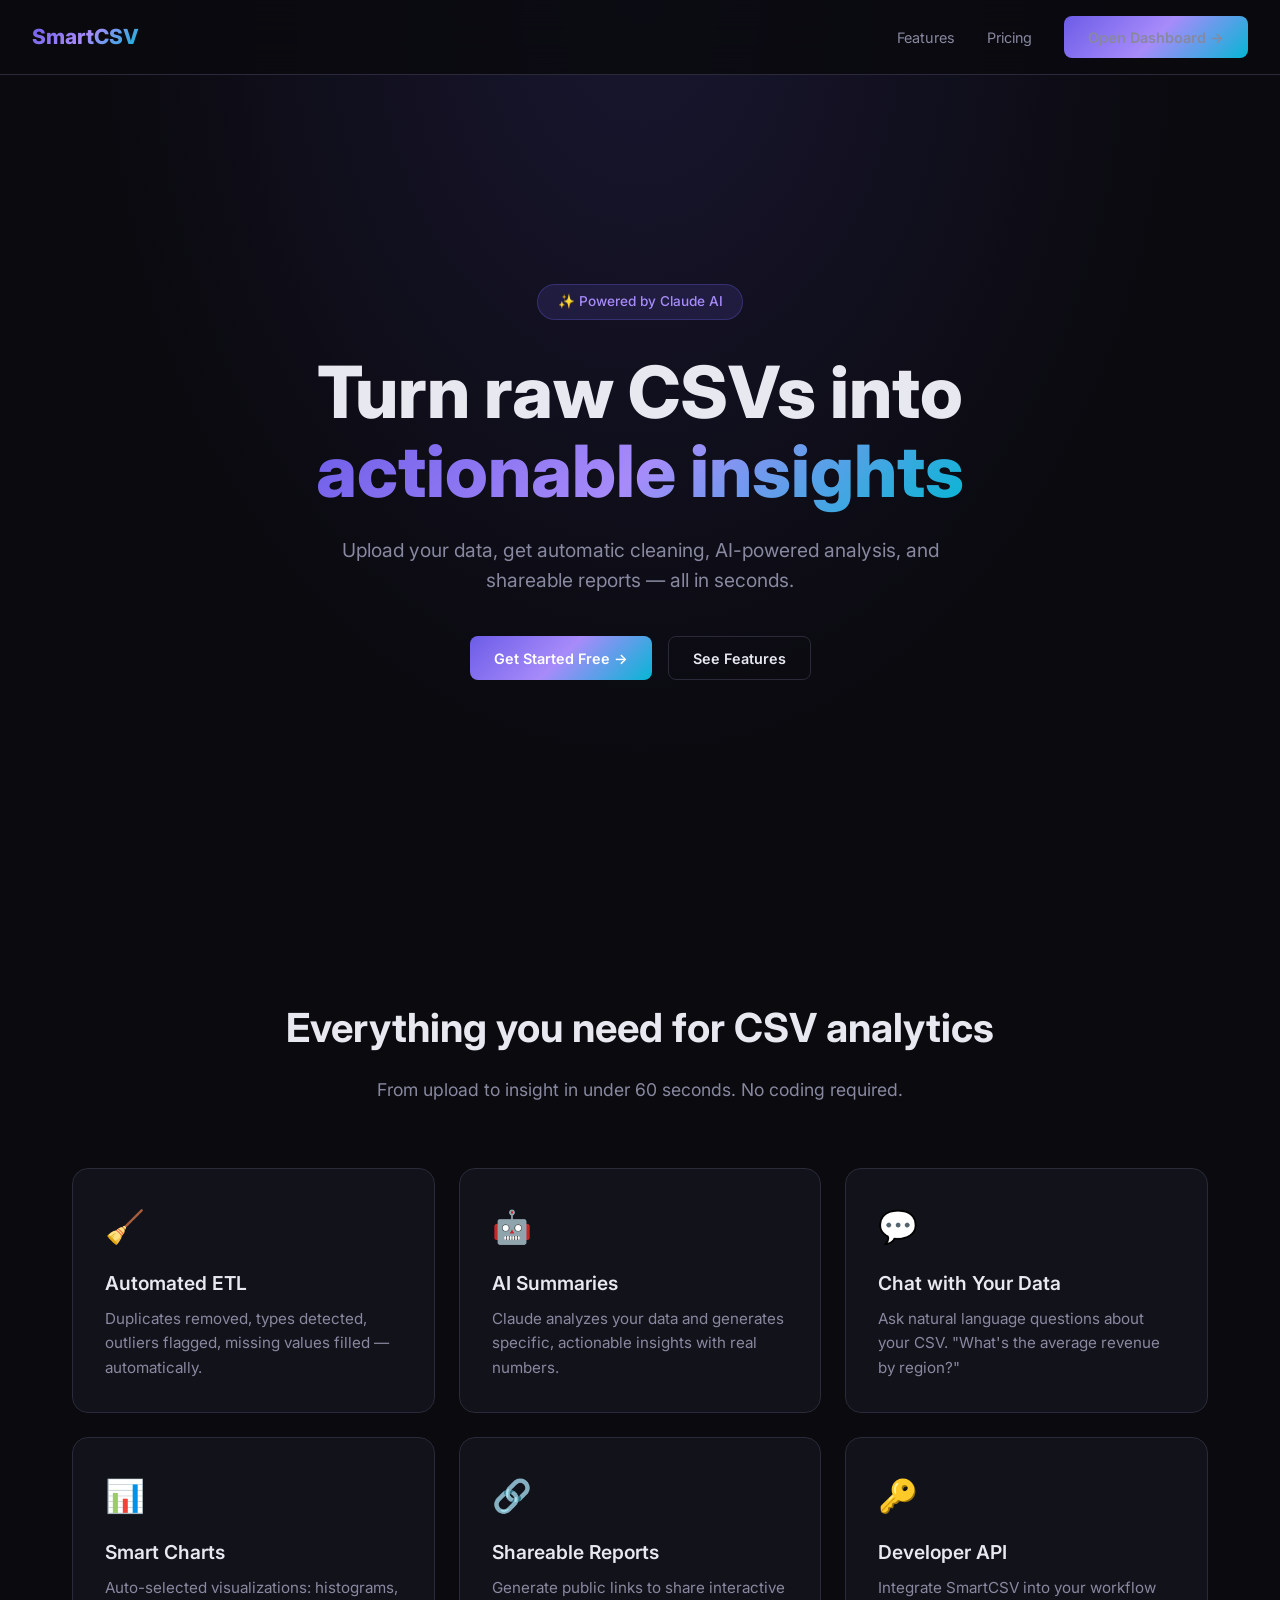
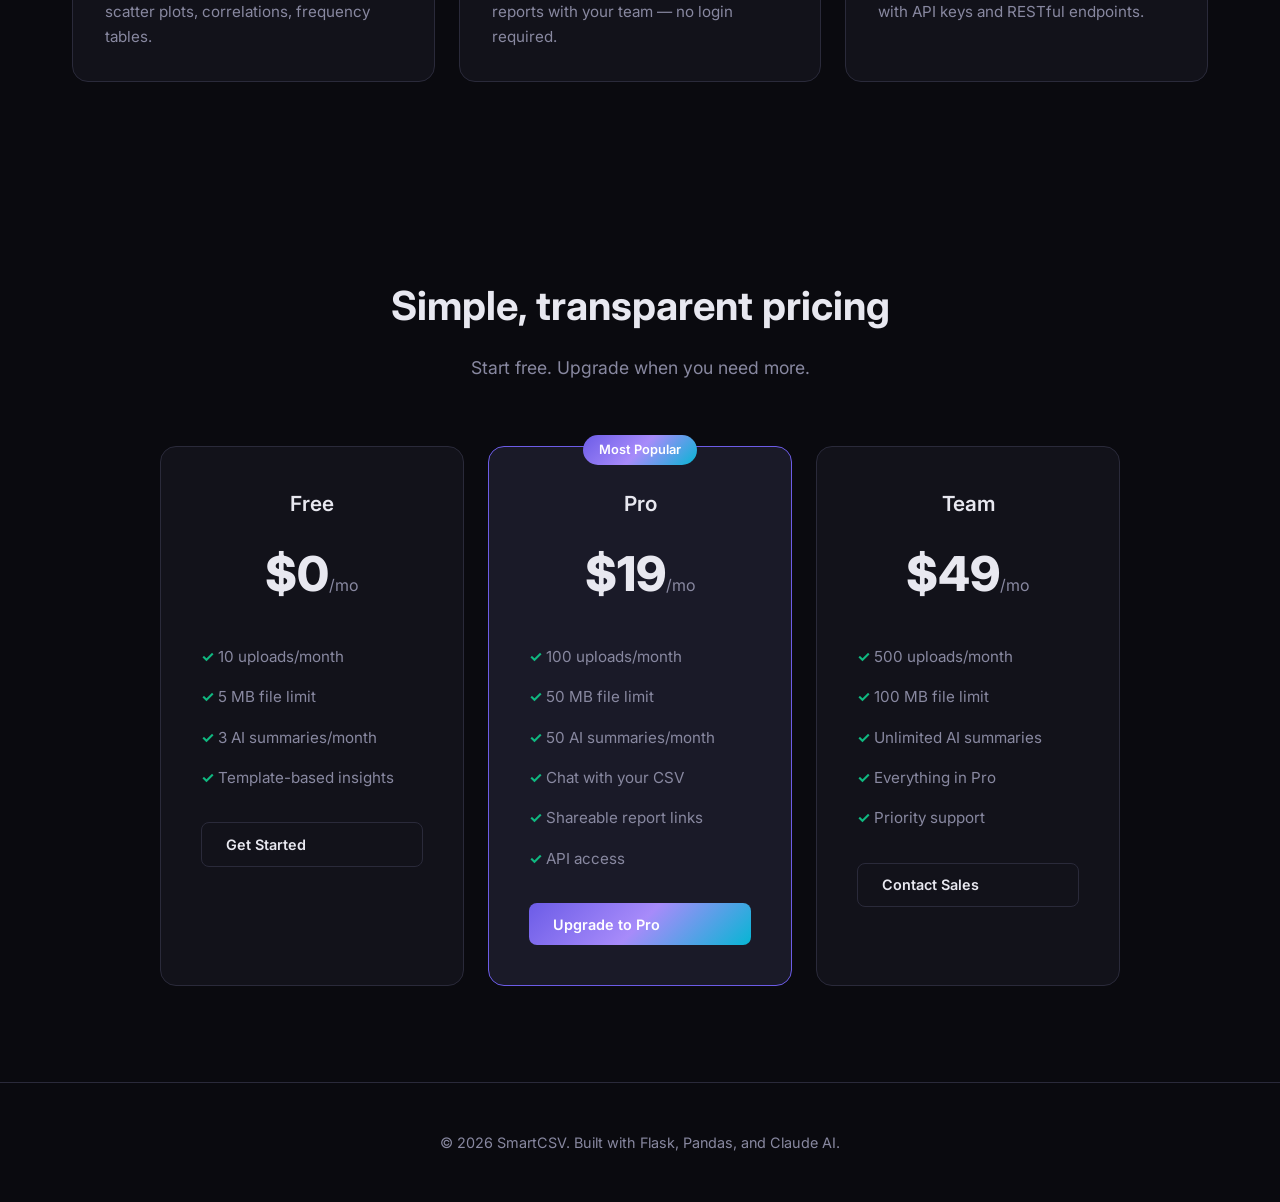
==== templates/landing.html @ da3f26d2 "feat: finalize AI SaaS transformation with Stripe, Sentry, Auth, AI capabilities, and CI/CD" ====
<!DOCTYPE html>
<html lang="en">
<head>
    <meta charset="UTF-8">
    <meta name="viewport" content="width=device-width, initial-scale=1.0">
    <title>SmartCSV — AI-Powered CSV Analytics Platform</title>
    <meta name="description" content="Upload CSV files, get automated ETL cleaning, AI-powered insights, and share interactive reports. Built for data teams.">
    <link rel="preconnect" href="https://fonts.googleapis.com">
    <link href="https://fonts.googleapis.com/css2?family=Inter:wght@300;400;500;600;700;800&display=swap" rel="stylesheet">
    <style>
        *, *::before, *::after { box-sizing: border-box; margin: 0; padding: 0; }
        :root {
            --bg: #0a0a0f;
            --surface: #12121a;
            --surface-2: #1a1a28;
            --border: #2a2a3a;
            --text: #e8e8f0;
            --text-dim: #8888a0;
            --accent: #6c5ce7;
            --accent-glow: #a78bfa;
            --green: #10b981;
            --gradient: linear-gradient(135deg, #6c5ce7 0%, #a78bfa 50%, #06b6d4 100%);
        }
        html { scroll-behavior: smooth; }
        body {
            font-family: 'Inter', -apple-system, sans-serif;
            background: var(--bg);
            color: var(--text);
            line-height: 1.6;
            overflow-x: hidden;
        }

        /* ── Navbar ─── */
        nav {
            position: fixed; top: 0; left: 0; right: 0; z-index: 100;
            display: flex; align-items: center; justify-content: space-between;
            padding: 1rem 2rem;
            background: rgba(10, 10, 15, 0.85);
            backdrop-filter: blur(20px);
            border-bottom: 1px solid var(--border);
        }
        .logo { font-size: 1.3rem; font-weight: 800; background: var(--gradient); -webkit-background-clip: text; -webkit-text-fill-color: transparent; }
        .nav-links { display: flex; gap: 2rem; align-items: center; }
        .nav-links a { color: var(--text-dim); text-decoration: none; font-size: 0.9rem; transition: color 0.2s; }
        .nav-links a:hover { color: var(--text); }
        .btn {
            display: inline-flex; align-items: center; gap: 0.5rem;
            padding: 0.6rem 1.5rem; border-radius: 8px; font-weight: 600; font-size: 0.9rem;
            text-decoration: none; transition: all 0.3s; cursor: pointer; border: none;
        }
        .btn-primary { background: var(--gradient); color: #fff; }
        .btn-primary:hover { transform: translateY(-2px); box-shadow: 0 8px 25px rgba(108, 92, 231, 0.4); }
        .btn-outline { border: 1px solid var(--border); color: var(--text); background: transparent; }
        .btn-outline:hover { border-color: var(--accent); color: var(--accent); }

        /* ── Hero ─── */
        .hero {
            min-height: 100vh; display: flex; flex-direction: column; align-items: center; justify-content: center;
            text-align: center; padding: 8rem 2rem 4rem;
            background: radial-gradient(ellipse at 50% 0%, rgba(108, 92, 231, 0.15) 0%, transparent 60%);
        }
        .badge {
            display: inline-block; padding: 0.4rem 1.2rem; border-radius: 999px;
            background: rgba(108, 92, 231, 0.15); border: 1px solid rgba(108, 92, 231, 0.3);
            color: var(--accent-glow); font-size: 0.85rem; font-weight: 500; margin-bottom: 2rem;
        }
        .hero h1 { font-size: clamp(2.5rem, 6vw, 4.5rem); font-weight: 800; line-height: 1.1; margin-bottom: 1.5rem; max-width: 800px; }
        .hero h1 span { background: var(--gradient); -webkit-background-clip: text; -webkit-text-fill-color: transparent; }
        .hero p { font-size: 1.2rem; color: var(--text-dim); max-width: 600px; margin-bottom: 2.5rem; }
        .hero-cta { display: flex; gap: 1rem; flex-wrap: wrap; justify-content: center; }

        /* ── Features ─── */
        .section { padding: 6rem 2rem; max-width: 1200px; margin: 0 auto; }
        .section-header { text-align: center; margin-bottom: 4rem; }
        .section-header h2 { font-size: 2.5rem; font-weight: 700; margin-bottom: 1rem; }
        .section-header p { color: var(--text-dim); font-size: 1.1rem; max-width: 600px; margin: 0 auto; }
        .features-grid { display: grid; grid-template-columns: repeat(auto-fit, minmax(320px, 1fr)); gap: 1.5rem; }
        .feature-card {
            background: var(--surface); border: 1px solid var(--border); border-radius: 16px;
            padding: 2rem; transition: all 0.3s;
        }
        .feature-card:hover { border-color: var(--accent); transform: translateY(-4px); box-shadow: 0 12px 40px rgba(108, 92, 231, 0.1); }
        .feature-icon { font-size: 2rem; margin-bottom: 1rem; }
        .feature-card h3 { font-size: 1.2rem; font-weight: 600; margin-bottom: 0.5rem; }
        .feature-card p { color: var(--text-dim); font-size: 0.95rem; }

        /* ── Pricing ─── */
        .pricing-grid { display: grid; grid-template-columns: repeat(auto-fit, minmax(280px, 1fr)); gap: 1.5rem; max-width: 960px; margin: 0 auto; }
        .price-card {
            background: var(--surface); border: 1px solid var(--border); border-radius: 16px;
            padding: 2.5rem; text-align: center; position: relative;
        }
        .price-card.featured { border-color: var(--accent); background: var(--surface-2); }
        .price-card.featured::before {
            content: 'Most Popular'; position: absolute; top: -12px; left: 50%; transform: translateX(-50%);
            background: var(--gradient); color: #fff; padding: 0.3rem 1rem; border-radius: 999px; font-size: 0.8rem; font-weight: 600;
        }
        .price-card h3 { font-size: 1.3rem; font-weight: 600; margin-bottom: 0.5rem; }
        .price { font-size: 3rem; font-weight: 800; margin: 1rem 0; }
        .price span { font-size: 1rem; color: var(--text-dim); font-weight: 400; }
        .price-features { list-style: none; margin: 1.5rem 0; text-align: left; }
        .price-features li { padding: 0.5rem 0; color: var(--text-dim); font-size: 0.95rem; }
        .price-features li::before { content: '✓ '; color: var(--green); font-weight: 700; }

        /* ── Footer ─── */
        footer {
            padding: 3rem 2rem; text-align: center; border-top: 1px solid var(--border);
            color: var(--text-dim); font-size: 0.9rem;
        }

        @media (max-width: 768px) {
            .nav-links { display: none; }
            .hero h1 { font-size: 2.2rem; }
            .pricing-grid { grid-template-columns: 1fr; }
        }
    </style>
</head>
<body>
    <nav>
        <div class="logo">SmartCSV</div>
        <div class="nav-links">
            <a href="#features">Features</a>
            <a href="#pricing">Pricing</a>
            <a href="/" class="btn btn-primary">Open Dashboard →</a>
        </div>
    </nav>

    <section class="hero">
        <div class="badge">✨ Powered by Claude AI</div>
        <h1>Turn raw CSVs into <span>actionable insights</span></h1>
        <p>Upload your data, get automatic cleaning, AI-powered analysis, and shareable reports — all in seconds.</p>
        <div class="hero-cta">
            <a href="/" class="btn btn-primary">Get Started Free →</a>
            <a href="#features" class="btn btn-outline">See Features</a>
        </div>
    </section>

    <section class="section" id="features">
        <div class="section-header">
            <h2>Everything you need for CSV analytics</h2>
            <p>From upload to insight in under 60 seconds. No coding required.</p>
        </div>
        <div class="features-grid">
            <div class="feature-card">
                <div class="feature-icon">🧹</div>
                <h3>Automated ETL</h3>
                <p>Duplicates removed, types detected, outliers flagged, missing values filled — automatically.</p>
            </div>
            <div class="feature-card">
                <div class="feature-icon">🤖</div>
                <h3>AI Summaries</h3>
                <p>Claude analyzes your data and generates specific, actionable insights with real numbers.</p>
            </div>
            <div class="feature-card">
                <div class="feature-icon">💬</div>
                <h3>Chat with Your Data</h3>
                <p>Ask natural language questions about your CSV. "What's the average revenue by region?"</p>
            </div>
            <div class="feature-card">
                <div class="feature-icon">📊</div>
                <h3>Smart Charts</h3>
                <p>Auto-selected visualizations: histograms, scatter plots, correlations, frequency tables.</p>
            </div>
            <div class="feature-card">
                <div class="feature-icon">🔗</div>
                <h3>Shareable Reports</h3>
                <p>Generate public links to share interactive reports with your team — no login required.</p>
            </div>
            <div class="feature-card">
                <div class="feature-icon">🔑</div>
                <h3>Developer API</h3>
                <p>Integrate SmartCSV into your workflow with API keys and RESTful endpoints.</p>
            </div>
        </div>
    </section>

    <section class="section" id="pricing">
        <div class="section-header">
            <h2>Simple, transparent pricing</h2>
            <p>Start free. Upgrade when you need more.</p>
        </div>
        <div class="pricing-grid">
            <div class="price-card">
                <h3>Free</h3>
                <div class="price">$0<span>/mo</span></div>
                <ul class="price-features">
                    <li>10 uploads/month</li>
                    <li>5 MB file limit</li>
                    <li>3 AI summaries/month</li>
                    <li>Template-based insights</li>
                </ul>
                <a href="/" class="btn btn-outline" style="width:100%;">Get Started</a>
            </div>
            <div class="price-card featured">
                <h3>Pro</h3>
                <div class="price">$19<span>/mo</span></div>
                <ul class="price-features">
                    <li>100 uploads/month</li>
                    <li>50 MB file limit</li>
                    <li>50 AI summaries/month</li>
                    <li>Chat with your CSV</li>
                    <li>Shareable report links</li>
                    <li>API access</li>
                </ul>
                <a href="/billing/checkout" class="btn btn-primary" style="width:100%;">Upgrade to Pro</a>
            </div>
            <div class="price-card">
                <h3>Team</h3>
                <div class="price">$49<span>/mo</span></div>
                <ul class="price-features">
                    <li>500 uploads/month</li>
                    <li>100 MB file limit</li>
                    <li>Unlimited AI summaries</li>
                    <li>Everything in Pro</li>
                    <li>Priority support</li>
                </ul>
                <a href="/billing/checkout" class="btn btn-outline" style="width:100%;">Contact Sales</a>
            </div>
        </div>
    </section>

    <footer>
        <p>© 2026 SmartCSV. Built with Flask, Pandas, and Claude AI.</p>
    </footer>
</body>
</html>
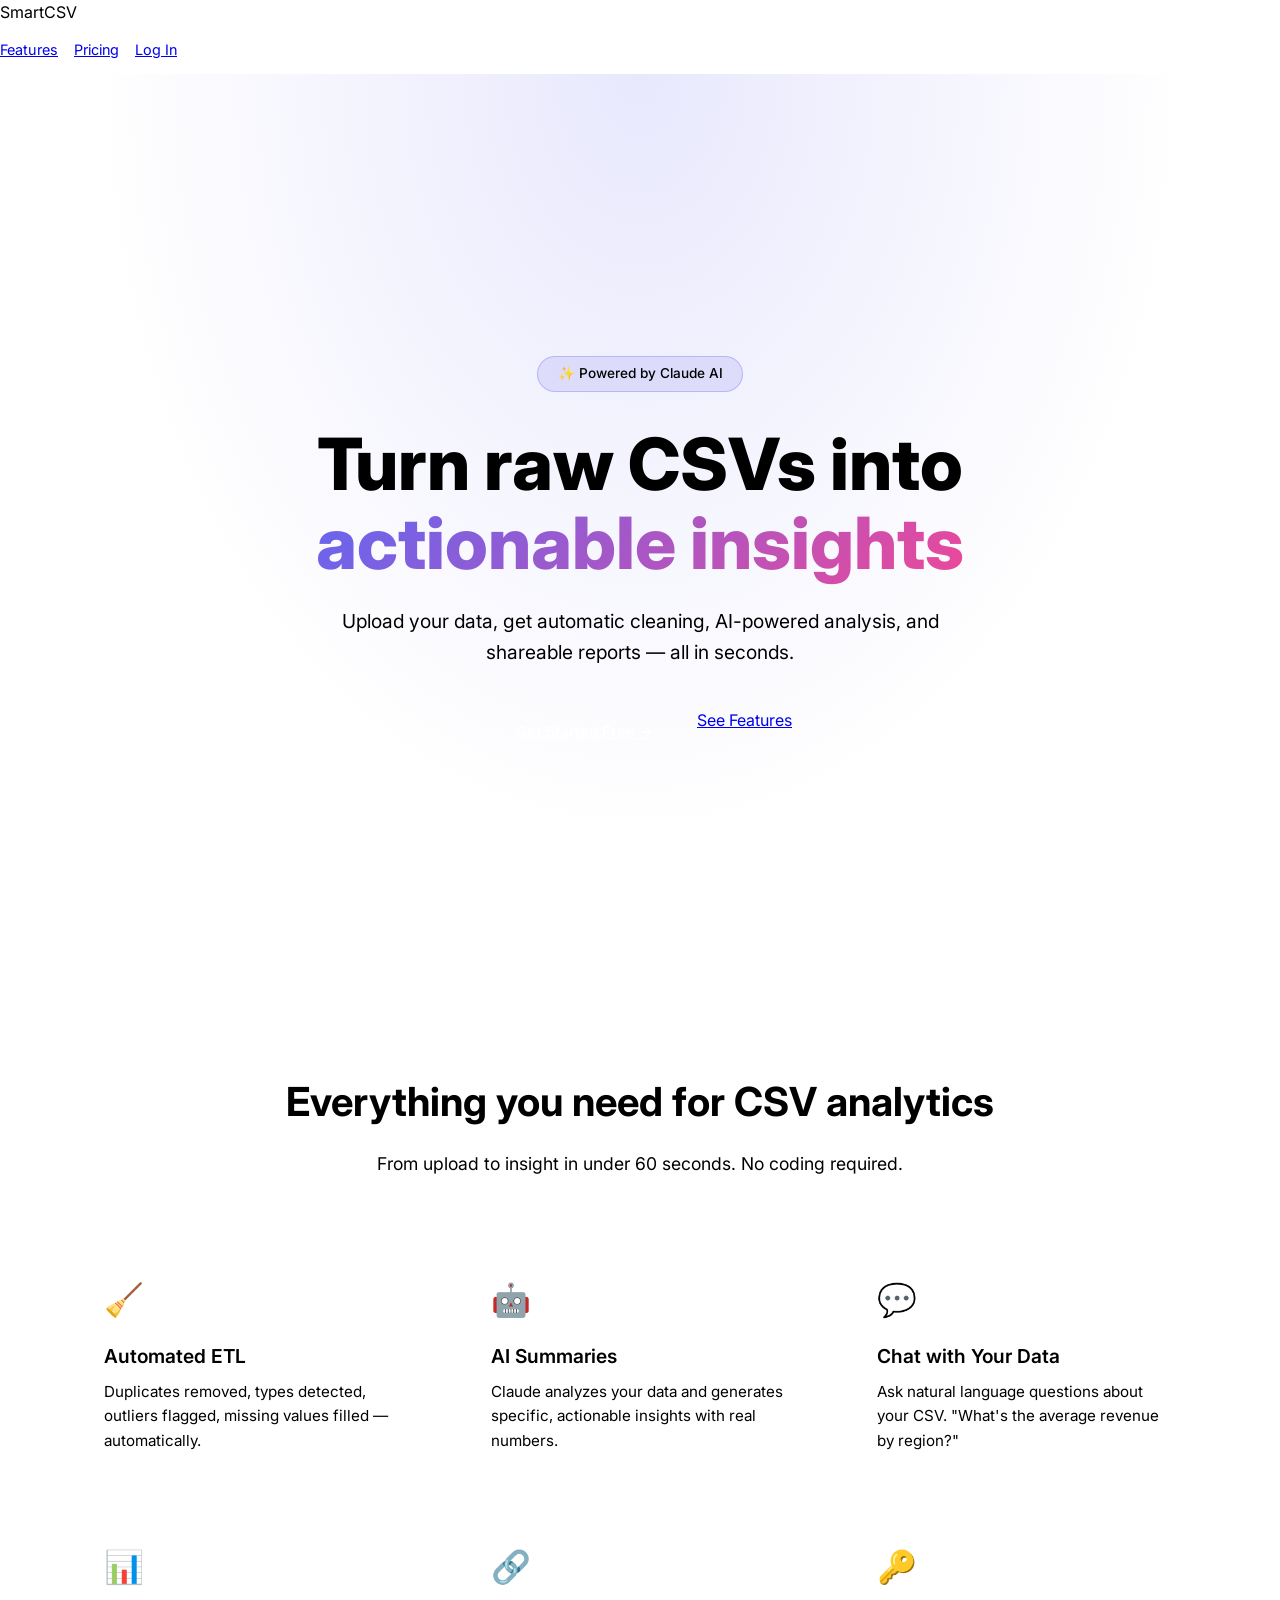
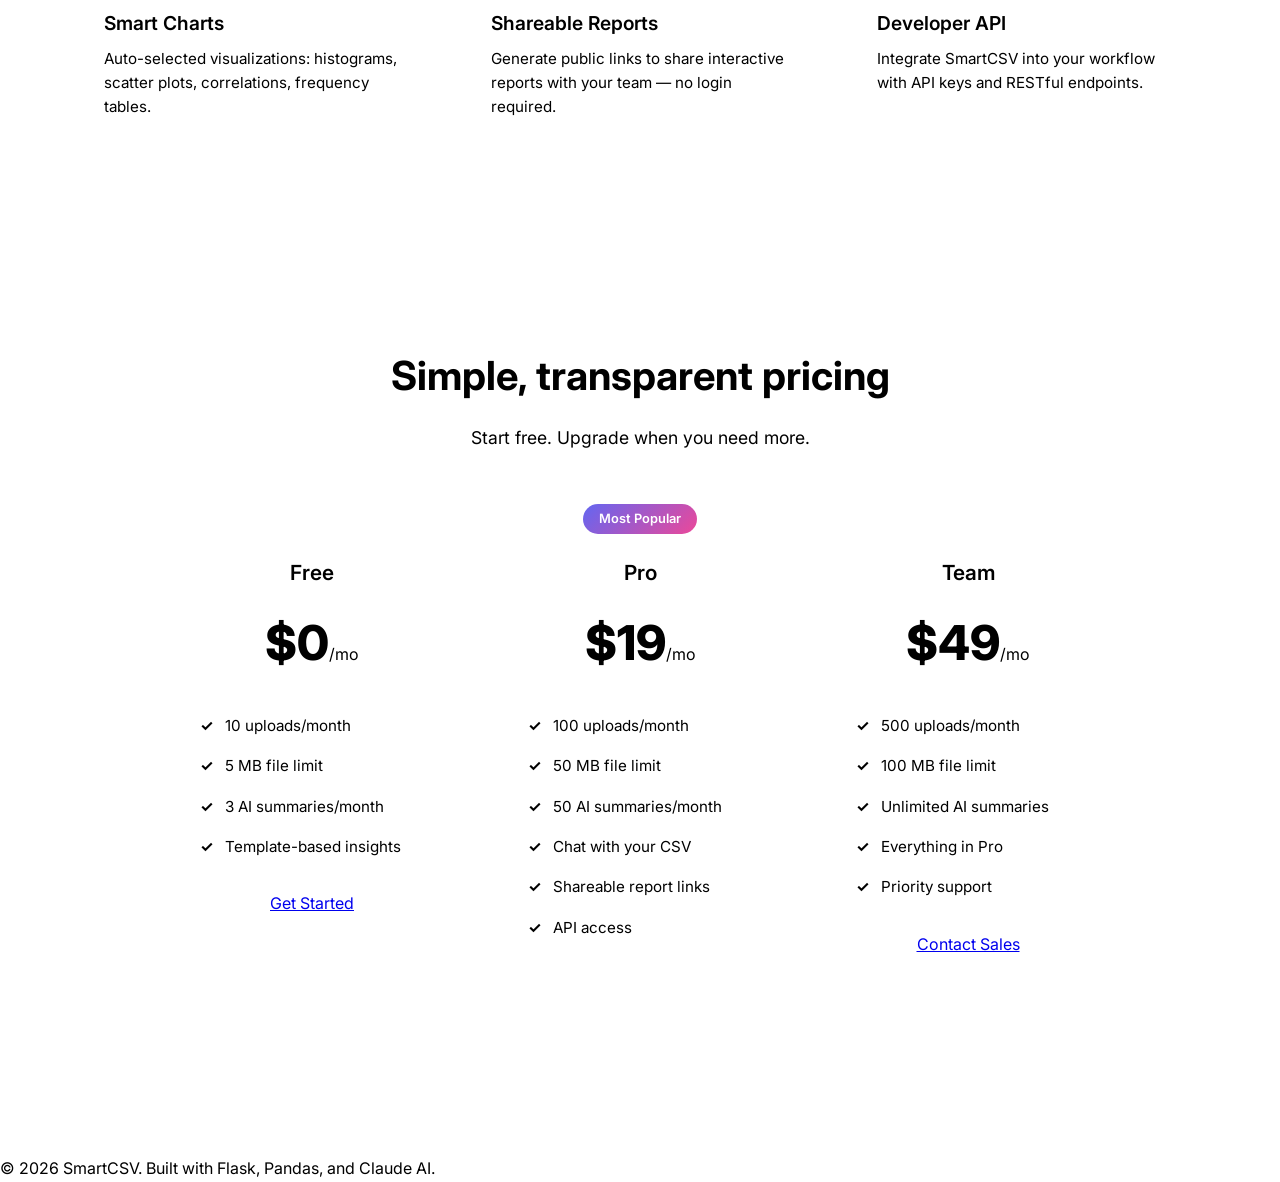
==== commit d3b2cdda: "Complete SmartCSV production hardening, UI/UX overhaul, and authentication implementation" ====
--- a/templates/landing.html
+++ b/templates/landing.html
@@ -7,113 +7,8 @@
     <meta name="description" content="Upload CSV files, get automated ETL cleaning, AI-powered insights, and share interactive reports. Built for data teams.">
     <link rel="preconnect" href="https://fonts.googleapis.com">
     <link href="https://fonts.googleapis.com/css2?family=Inter:wght@300;400;500;600;700;800&display=swap" rel="stylesheet">
-    <style>
-        *, *::before, *::after { box-sizing: border-box; margin: 0; padding: 0; }
-        :root {
-            --bg: #0a0a0f;
-            --surface: #12121a;
-            --surface-2: #1a1a28;
-            --border: #2a2a3a;
-            --text: #e8e8f0;
-            --text-dim: #8888a0;
-            --accent: #6c5ce7;
-            --accent-glow: #a78bfa;
-            --green: #10b981;
-            --gradient: linear-gradient(135deg, #6c5ce7 0%, #a78bfa 50%, #06b6d4 100%);
-        }
-        html { scroll-behavior: smooth; }
-        body {
-            font-family: 'Inter', -apple-system, sans-serif;
-            background: var(--bg);
-            color: var(--text);
-            line-height: 1.6;
-            overflow-x: hidden;
-        }
-
-        /* ── Navbar ─── */
-        nav {
-            position: fixed; top: 0; left: 0; right: 0; z-index: 100;
-            display: flex; align-items: center; justify-content: space-between;
-            padding: 1rem 2rem;
-            background: rgba(10, 10, 15, 0.85);
-            backdrop-filter: blur(20px);
-            border-bottom: 1px solid var(--border);
-        }
-        .logo { font-size: 1.3rem; font-weight: 800; background: var(--gradient); -webkit-background-clip: text; -webkit-text-fill-color: transparent; }
-        .nav-links { display: flex; gap: 2rem; align-items: center; }
-        .nav-links a { color: var(--text-dim); text-decoration: none; font-size: 0.9rem; transition: color 0.2s; }
-        .nav-links a:hover { color: var(--text); }
-        .btn {
-            display: inline-flex; align-items: center; gap: 0.5rem;
-            padding: 0.6rem 1.5rem; border-radius: 8px; font-weight: 600; font-size: 0.9rem;
-            text-decoration: none; transition: all 0.3s; cursor: pointer; border: none;
-        }
-        .btn-primary { background: var(--gradient); color: #fff; }
-        .btn-primary:hover { transform: translateY(-2px); box-shadow: 0 8px 25px rgba(108, 92, 231, 0.4); }
-        .btn-outline { border: 1px solid var(--border); color: var(--text); background: transparent; }
-        .btn-outline:hover { border-color: var(--accent); color: var(--accent); }
-
-        /* ── Hero ─── */
-        .hero {
-            min-height: 100vh; display: flex; flex-direction: column; align-items: center; justify-content: center;
-            text-align: center; padding: 8rem 2rem 4rem;
-            background: radial-gradient(ellipse at 50% 0%, rgba(108, 92, 231, 0.15) 0%, transparent 60%);
-        }
-        .badge {
-            display: inline-block; padding: 0.4rem 1.2rem; border-radius: 999px;
-            background: rgba(108, 92, 231, 0.15); border: 1px solid rgba(108, 92, 231, 0.3);
-            color: var(--accent-glow); font-size: 0.85rem; font-weight: 500; margin-bottom: 2rem;
-        }
-        .hero h1 { font-size: clamp(2.5rem, 6vw, 4.5rem); font-weight: 800; line-height: 1.1; margin-bottom: 1.5rem; max-width: 800px; }
-        .hero h1 span { background: var(--gradient); -webkit-background-clip: text; -webkit-text-fill-color: transparent; }
-        .hero p { font-size: 1.2rem; color: var(--text-dim); max-width: 600px; margin-bottom: 2.5rem; }
-        .hero-cta { display: flex; gap: 1rem; flex-wrap: wrap; justify-content: center; }
-
-        /* ── Features ─── */
-        .section { padding: 6rem 2rem; max-width: 1200px; margin: 0 auto; }
-        .section-header { text-align: center; margin-bottom: 4rem; }
-        .section-header h2 { font-size: 2.5rem; font-weight: 700; margin-bottom: 1rem; }
-        .section-header p { color: var(--text-dim); font-size: 1.1rem; max-width: 600px; margin: 0 auto; }
-        .features-grid { display: grid; grid-template-columns: repeat(auto-fit, minmax(320px, 1fr)); gap: 1.5rem; }
-        .feature-card {
-            background: var(--surface); border: 1px solid var(--border); border-radius: 16px;
-            padding: 2rem; transition: all 0.3s;
-        }
-        .feature-card:hover { border-color: var(--accent); transform: translateY(-4px); box-shadow: 0 12px 40px rgba(108, 92, 231, 0.1); }
-        .feature-icon { font-size: 2rem; margin-bottom: 1rem; }
-        .feature-card h3 { font-size: 1.2rem; font-weight: 600; margin-bottom: 0.5rem; }
-        .feature-card p { color: var(--text-dim); font-size: 0.95rem; }
-
-        /* ── Pricing ─── */
-        .pricing-grid { display: grid; grid-template-columns: repeat(auto-fit, minmax(280px, 1fr)); gap: 1.5rem; max-width: 960px; margin: 0 auto; }
-        .price-card {
-            background: var(--surface); border: 1px solid var(--border); border-radius: 16px;
-            padding: 2.5rem; text-align: center; position: relative;
-        }
-        .price-card.featured { border-color: var(--accent); background: var(--surface-2); }
-        .price-card.featured::before {
-            content: 'Most Popular'; position: absolute; top: -12px; left: 50%; transform: translateX(-50%);
-            background: var(--gradient); color: #fff; padding: 0.3rem 1rem; border-radius: 999px; font-size: 0.8rem; font-weight: 600;
-        }
-        .price-card h3 { font-size: 1.3rem; font-weight: 600; margin-bottom: 0.5rem; }
-        .price { font-size: 3rem; font-weight: 800; margin: 1rem 0; }
-        .price span { font-size: 1rem; color: var(--text-dim); font-weight: 400; }
-        .price-features { list-style: none; margin: 1.5rem 0; text-align: left; }
-        .price-features li { padding: 0.5rem 0; color: var(--text-dim); font-size: 0.95rem; }
-        .price-features li::before { content: '✓ '; color: var(--green); font-weight: 700; }
-
-        /* ── Footer ─── */
-        footer {
-            padding: 3rem 2rem; text-align: center; border-top: 1px solid var(--border);
-            color: var(--text-dim); font-size: 0.9rem;
-        }
-
-        @media (max-width: 768px) {
-            .nav-links { display: none; }
-            .hero h1 { font-size: 2.2rem; }
-            .pricing-grid { grid-template-columns: 1fr; }
-        }
-    </style>
+    <link rel="stylesheet" href="/static/css/style.css">
+    <link rel="stylesheet" href="/static/css/landing.css">
 </head>
 <body>
     <nav>
@@ -121,7 +16,8 @@
         <div class="nav-links">
             <a href="#features">Features</a>
             <a href="#pricing">Pricing</a>
-            <a href="/" class="btn btn-primary">Open Dashboard →</a>
+            <a href="/login">Log In</a>
+            <a href="/register" class="btn btn-primary">Sign Up</a>
         </div>
     </nav>
 
@@ -130,7 +26,7 @@
         <h1>Turn raw CSVs into <span>actionable insights</span></h1>
         <p>Upload your data, get automatic cleaning, AI-powered analysis, and shareable reports — all in seconds.</p>
         <div class="hero-cta">
-            <a href="/" class="btn btn-primary">Get Started Free →</a>
+            <a href="/register" class="btn btn-primary">Get Started Free →</a>
             <a href="#features" class="btn btn-outline">See Features</a>
         </div>
     </section>
--- a/static/css/style.css
+++ b/static/css/style.css
@@ -0,0 +1,484 @@
+/* ═══════════════════════════════════════════════════════════════════
+   SmartCSV – Premium Responsive Design System
+   Dark/Light themes · Glassmorphism · Micro-animations · Mobile-first
+   ═══════════════════════════════════════════════════════════════════ */
+
+/* ── CSS Variables ──────────────────────────────────────────────── */
+:root {
+    --font: 'Inter', -apple-system, BlinkMacSystemFont, 'Segoe UI', sans-serif;
+    --transition: 0.3s cubic-bezier(0.4, 0, 0.2, 1);
+    --radius: 16px;
+    --radius-sm: 10px;
+    --radius-xs: 6px;
+    --shadow-sm: 0 1px 3px rgba(0,0,0,0.08);
+    --shadow-md: 0 4px 24px rgba(0,0,0,0.12);
+    --shadow-lg: 0 12px 48px rgba(0,0,0,0.18);
+    --max-w: 1200px;
+}
+
+/* ── Dark Theme (default) ──────────────────────────────────────── */
+[data-theme="dark"] {
+    --bg-primary: #0a0a1a;
+    --bg-secondary: #12122a;
+    --bg-card: rgba(20, 20, 50, 0.65);
+    --bg-card-hover: rgba(30, 30, 70, 0.8);
+    --bg-glass: rgba(255,255,255,0.04);
+    --border: rgba(255,255,255,0.08);
+    --border-hover: rgba(99,102,241,0.4);
+    --text-primary: #f0f0f8;
+    --text-secondary: #a0a0c0;
+    --text-muted: #6b6b8a;
+    --accent: #6366f1;
+    --accent-hover: #818cf8;
+    --accent-glow: rgba(99,102,241,0.25);
+    --pink: #ec4899;
+    --green: #22c55e;
+    --amber: #f59e0b;
+    --red: #ef4444;
+    --cyan: #06b6d4;
+    --upload-bg: rgba(99,102,241,0.06);
+    --upload-border: rgba(99,102,241,0.2);
+    --upload-border-active: rgba(99,102,241,0.6);
+    --scrollbar-thumb: rgba(99,102,241,0.3);
+    --table-stripe: rgba(255,255,255,0.02);
+    --code-bg: rgba(0,0,0,0.3);
+}
+
+/* ── Light Theme ───────────────────────────────────────────────── */
+[data-theme="light"] {
+    --bg-primary: #f5f5ff;
+    --bg-secondary: #ffffff;
+    --bg-card: rgba(255,255,255,0.85);
+    --bg-card-hover: rgba(255,255,255,0.95);
+    --bg-glass: rgba(255,255,255,0.5);
+    --border: rgba(0,0,0,0.08);
+    --border-hover: rgba(99,102,241,0.35);
+    --text-primary: #1a1a2e;
+    --text-secondary: #4a4a6a;
+    --text-muted: #8a8aa0;
+    --accent: #6366f1;
+    --accent-hover: #4f46e5;
+    --accent-glow: rgba(99,102,241,0.15);
+    --pink: #db2777;
+    --green: #16a34a;
+    --amber: #d97706;
+    --red: #dc2626;
+    --cyan: #0891b2;
+    --upload-bg: rgba(99,102,241,0.04);
+    --upload-border: rgba(99,102,241,0.2);
+    --upload-border-active: rgba(99,102,241,0.6);
+    --scrollbar-thumb: rgba(99,102,241,0.25);
+    --table-stripe: rgba(0,0,0,0.02);
+    --code-bg: rgba(0,0,0,0.05);
+}
+
+/* ── Reset & Base ──────────────────────────────────────────────── */
+*, *::before, *::after { box-sizing: border-box; margin: 0; padding: 0; }
+html { scroll-behavior: smooth; -webkit-font-smoothing: antialiased; }
+body {
+    font-family: var(--font);
+    background: var(--bg-primary);
+    color: var(--text-primary);
+    line-height: 1.6;
+    transition: background var(--transition), color var(--transition);
+    min-height: 100vh;
+}
+
+/* Custom scrollbar */
+::-webkit-scrollbar { width: 6px; }
+::-webkit-scrollbar-track { background: transparent; }
+::-webkit-scrollbar-thumb { background: var(--scrollbar-thumb); border-radius: 3px; }
+
+/* ── Utilities ─────────────────────────────────────────────────── */
+.hidden { display: none !important; }
+.accent { color: var(--accent); }
+.link { color: var(--accent); cursor: pointer; text-decoration: underline; text-underline-offset: 2px; }
+.link:hover { color: var(--accent-hover); }
+.icon { width: 18px; height: 18px; flex-shrink: 0; }
+
+/* ── Navbar ────────────────────────────────────────────────────── */
+.navbar {
+    position: sticky; top: 0; z-index: 100;
+    display: flex; align-items: center; justify-content: space-between;
+    padding: 14px 32px;
+    background: var(--bg-card);
+    backdrop-filter: blur(20px) saturate(1.5);
+    -webkit-backdrop-filter: blur(20px) saturate(1.5);
+    border-bottom: 1px solid var(--border);
+}
+.nav-brand { display: flex; align-items: center; gap: 10px; }
+.nav-logo { width: 34px; height: 34px; }
+.nav-title { font-size: 1.2rem; font-weight: 700; letter-spacing: -0.5px; }
+.nav-actions { display: flex; gap: 8px; align-items: center; }
+
+.btn-icon {
+    display: flex; align-items: center; justify-content: center;
+    width: 38px; height: 38px;
+    border: 1px solid var(--border); border-radius: var(--radius-xs);
+    background: transparent; color: var(--text-secondary);
+    cursor: pointer; transition: all var(--transition);
+    font-size: 16px;
+}
+.btn-icon:hover { background: var(--bg-glass); color: var(--accent); border-color: var(--border-hover); }
+
+/* ── Container ─────────────────────────────────────────────────── */
+.container {
+    max-width: var(--max-w);
+    margin: 0 auto;
+    padding: 24px 24px 80px;
+}
+
+/* ── Hero ───────────────────────────────────────────────────────── */
+.hero { text-align: center; padding: 48px 0 32px; }
+.hero-title {
+    font-size: clamp(2rem, 5vw, 3.2rem);
+    font-weight: 800; letter-spacing: -1px;
+    line-height: 1.15; margin-bottom: 12px;
+    background: linear-gradient(135deg, var(--text-primary) 40%, var(--accent));
+    -webkit-background-clip: text; -webkit-text-fill-color: transparent;
+    background-clip: text;
+}
+.hero-subtitle {
+    font-size: 1.05rem; color: var(--text-secondary);
+    max-width: 520px; margin: 0 auto 36px;
+}
+
+/* ── Upload Zone ───────────────────────────────────────────────── */
+.upload-zone {
+    position: relative;
+    max-width: 560px; margin: 0 auto;
+    border: 2px dashed var(--upload-border);
+    border-radius: var(--radius);
+    background: var(--upload-bg);
+    padding: 48px 24px;
+    cursor: pointer;
+    transition: all var(--transition);
+}
+.upload-zone:hover, .upload-zone.drag-over {
+    border-color: var(--upload-border-active);
+    background: rgba(99,102,241,0.1);
+    box-shadow: 0 0 30px var(--accent-glow);
+    transform: translateY(-2px);
+}
+.upload-zone-inner { display: flex; flex-direction: column; align-items: center; gap: 10px; }
+.upload-icon { width: 48px; height: 48px; color: var(--accent); opacity: 0.8; }
+.upload-text { font-size: 1.05rem; font-weight: 600; color: var(--text-primary); }
+.upload-hint { font-size: 0.85rem; color: var(--text-muted); }
+
+/* ── File Preview ──────────────────────────────────────────────── */
+.file-preview {
+    display: flex; align-items: center; justify-content: space-between;
+    max-width: 560px; margin: 16px auto 0;
+    padding: 12px 16px;
+    background: var(--bg-card);
+    border: 1px solid var(--border);
+    border-radius: var(--radius-sm);
+    animation: slideUp 0.3s ease;
+}
+.file-info { display: flex; align-items: center; gap: 10px; }
+.file-name { font-weight: 600; font-size: 0.92rem; }
+.file-size { color: var(--text-muted); font-size: 0.82rem; }
+
+/* ── Panels ────────────────────────────────────────────────────── */
+.panel {
+    margin-top: 28px;
+    background: var(--bg-card);
+    backdrop-filter: blur(12px);
+    -webkit-backdrop-filter: blur(12px);
+    border: 1px solid var(--border);
+    border-radius: var(--radius);
+    padding: 28px;
+    animation: fadeIn 0.5s ease;
+}
+.panel-header { margin-bottom: 20px; }
+.panel-title { font-size: 1.2rem; font-weight: 700; }
+.panel-actions { margin-top: 20px; display: flex; justify-content: center; }
+
+/* ── Buttons ───────────────────────────────────────────────────── */
+.btn-primary {
+    display: inline-flex; align-items: center; gap: 8px;
+    padding: 12px 28px;
+    background: linear-gradient(135deg, var(--accent), var(--pink));
+    color: #fff; font-weight: 600; font-size: 0.95rem;
+    border: none; border-radius: var(--radius-sm);
+    cursor: pointer; transition: all var(--transition);
+    box-shadow: 0 4px 20px var(--accent-glow);
+}
+.btn-primary:hover:not(:disabled) {
+    transform: translateY(-2px);
+    box-shadow: 0 6px 30px var(--accent-glow);
+    filter: brightness(1.1);
+}
+.btn-primary:disabled { opacity: 0.5; cursor: not-allowed; }
+.btn-sm { padding: 8px 20px; font-size: 0.85rem; }
+
+/* ── Metadata Grid ─────────────────────────────────────────────── */
+.meta-grid {
+    display: grid;
+    grid-template-columns: repeat(auto-fill, minmax(200px, 1fr));
+    gap: 14px;
+}
+.meta-card {
+    padding: 16px;
+    background: var(--bg-glass);
+    border: 1px solid var(--border);
+    border-radius: var(--radius-sm);
+    transition: all var(--transition);
+}
+.meta-card:hover {
+    border-color: var(--border-hover);
+    transform: translateY(-2px);
+    box-shadow: 0 4px 16px var(--accent-glow);
+}
+.meta-label { font-size: 0.75rem; text-transform: uppercase; letter-spacing: 1px; color: var(--text-muted); margin-bottom: 4px; }
+.meta-value { font-size: 1.35rem; font-weight: 700; color: var(--accent); }
+.meta-value.small { font-size: 0.9rem; font-weight: 500; color: var(--text-secondary); }
+
+/* ── Loader ────────────────────────────────────────────────────── */
+.loader-container { display: flex; flex-direction: column; align-items: center; padding: 40px; gap: 18px; }
+.loader-spinner {
+    width: 52px; height: 52px;
+    border: 3px solid var(--border);
+    border-top-color: var(--accent);
+    border-radius: 50%;
+    animation: spin 0.8s linear infinite;
+}
+.loader-text { font-size: 1rem; font-weight: 600; color: var(--text-secondary); }
+.loader-steps { display: flex; flex-direction: column; gap: 6px; width: 100%; max-width: 400px; }
+.loader-step {
+    display: flex; align-items: center; gap: 8px;
+    font-size: 0.82rem; color: var(--text-muted);
+    padding: 6px 12px;
+    background: var(--bg-glass);
+    border-radius: var(--radius-xs);
+    animation: slideUp 0.3s ease;
+}
+.loader-step.done { color: var(--green); }
+.loader-step.active { color: var(--accent); font-weight: 600; }
+
+/* ── ETL Summary ───────────────────────────────────────────────── */
+.etl-content { display: flex; flex-direction: column; gap: 12px; }
+.etl-tag {
+    display: inline-flex; align-items: center; gap: 6px;
+    padding: 6px 14px;
+    background: var(--bg-glass);
+    border: 1px solid var(--border);
+    border-radius: 100px;
+    font-size: 0.82rem;
+    color: var(--text-secondary);
+    transition: all var(--transition);
+}
+.etl-tag:hover { border-color: var(--accent); color: var(--accent); }
+.etl-tags { display: flex; flex-wrap: wrap; gap: 8px; margin-top: 8px; }
+.etl-stats-grid {
+    display: flex; flex-wrap: wrap; gap: 12px;
+}
+.etl-stat {
+    display: flex; align-items: center; gap: 12px;
+    padding: 12px 16px;
+    background: var(--bg-glass);
+    border-radius: var(--radius-sm);
+    flex: 1; min-width: 150px;
+}
+.etl-stat-label { font-size: 0.85rem; color: var(--text-muted); }
+.etl-stat-value { font-weight: 700; color: var(--green); font-size: 1.1rem; }
+
+/* ── Insight Cards ─────────────────────────────────────────────── */
+.insight-cards { display: grid; grid-template-columns: repeat(auto-fill, minmax(320px, 1fr)); gap: 14px; }
+.insight-card {
+    padding: 18px;
+    background: var(--bg-glass);
+    border: 1px solid var(--border);
+    border-radius: var(--radius-sm);
+    font-size: 0.9rem;
+    line-height: 1.65;
+    color: var(--text-secondary);
+    transition: all var(--transition);
+    position: relative;
+    overflow: hidden;
+}
+.insight-card::before {
+    content: '';
+    position: absolute; top: 0; left: 0;
+    width: 3px; height: 100%;
+    background: linear-gradient(180deg, var(--accent), var(--pink));
+    border-radius: 3px 0 0 3px;
+}
+.insight-card:hover {
+    border-color: var(--border-hover);
+    transform: translateY(-2px);
+    box-shadow: 0 8px 24px var(--accent-glow);
+    color: var(--text-primary);
+}
+.insight-card .number {
+    display: inline-flex; align-items: center; justify-content: center;
+    width: 24px; height: 24px;
+    background: var(--accent);
+    color: #fff; font-size: 0.72rem; font-weight: 700;
+    border-radius: 50%; margin-right: 8px;
+}
+
+/* ── Stats Table ───────────────────────────────────────────────── */
+.stats-table-wrapper { overflow-x: auto; border-radius: var(--radius-sm); }
+.stats-table {
+    width: 100%; border-collapse: collapse;
+    font-size: 0.85rem;
+}
+.stats-table th {
+    text-align: left;
+    padding: 10px 14px;
+    background: var(--bg-glass);
+    color: var(--text-muted);
+    font-weight: 600; font-size: 0.75rem;
+    text-transform: uppercase; letter-spacing: 0.8px;
+    border-bottom: 1px solid var(--border);
+    position: sticky; top: 0; z-index: 1;
+}
+.stats-table td {
+    padding: 10px 14px;
+    border-bottom: 1px solid var(--border);
+    color: var(--text-secondary);
+}
+.stats-table tr:nth-child(even) td { background: var(--table-stripe); }
+.stats-table tr:hover td { background: var(--bg-card-hover); color: var(--text-primary); }
+
+/* ── Charts Grid ───────────────────────────────────────────────── */
+.charts-grid { display: grid; grid-template-columns: repeat(auto-fill, minmax(420px, 1fr)); gap: 20px; }
+.chart-card {
+    background: var(--bg-glass);
+    border: 1px solid var(--border);
+    border-radius: var(--radius-sm);
+    padding: 20px;
+    transition: all var(--transition);
+}
+.chart-card:hover { border-color: var(--border-hover); box-shadow: 0 4px 20px var(--accent-glow); }
+.chart-title {
+    font-size: 0.85rem; font-weight: 600;
+    color: var(--text-primary); margin-bottom: 14px;
+    text-transform: capitalize;
+}
+.chart-canvas-wrapper { position: relative; width: 100%; height: 300px; }
+.chart-canvas-wrapper canvas { width: 100% !important; height: 100% !important; }
+
+/* ── Heatmap ───────────────────────────────────────────────────── */
+.heatmap-wrapper { overflow-x: auto; }
+.heatmap-table { border-collapse: collapse; font-size: 0.78rem; }
+.heatmap-table th, .heatmap-table td { padding: 8px 10px; text-align: center; border: 1px solid var(--border); min-width: 60px; }
+.heatmap-table th { background: var(--bg-glass); color: var(--text-muted); font-weight: 600; }
+
+/* ── Download Bar ──────────────────────────────────────────────── */
+.download-bar {
+    position: fixed; bottom: 0; left: 0; right: 0;
+    display: flex; align-items: center; justify-content: center; gap: 16px;
+    padding: 14px 24px;
+    background: var(--bg-card);
+    backdrop-filter: blur(20px);
+    -webkit-backdrop-filter: blur(20px);
+    border-top: 1px solid var(--border);
+    animation: slideUp 0.4s ease;
+    z-index: 90;
+}
+.download-info { display: flex; align-items: center; gap: 8px; font-size: 0.9rem; color: var(--text-secondary); }
+
+/* ── Footer ────────────────────────────────────────────────────── */
+.footer {
+    text-align: center; padding: 24px;
+    color: var(--text-muted); font-size: 0.82rem;
+    border-top: 1px solid var(--border);
+    margin-top: 48px;
+}
+
+/* ── Animations ────────────────────────────────────────────────── */
+@keyframes fadeIn { from { opacity: 0; transform: translateY(12px); } to { opacity: 1; transform: none; } }
+@keyframes slideUp { from { opacity: 0; transform: translateY(8px); } to { opacity: 1; transform: none; } }
+@keyframes spin { to { transform: rotate(360deg); } }
+@keyframes pulse { 0%, 100% { opacity: 1; } 50% { opacity: 0.5; } }
+
+/* ── UI Enhancements (Dashboard, Chat, Share Modal) ──────────────── */
+.nav-links { display: flex; align-items: center; gap: 16px; font-size: 0.9rem; }
+.nav-user { font-weight: 600; display: flex; align-items: center; gap: 8px; }
+.badge { background: var(--accent); color: white; padding: 2px 6px; border-radius: 4px; font-size: 0.7rem; font-weight: bold; }
+.nav-link { color: var(--text-secondary); text-decoration: none; transition: color 0.2s; }
+.nav-link:hover { color: var(--text-primary); }
+
+.dashboard { max-width: 1000px; margin: 0 auto 32px; animation: slideUp 0.4s ease; }
+.dashboard-header { display: flex; justify-content: space-between; align-items: center; margin-bottom: 24px; padding: 24px; background: var(--bg-card); border-radius: var(--radius); border: 1px solid var(--border); }
+.dashboard-tabs { display: flex; gap: 12px; margin-bottom: 24px; border-bottom: 1px solid var(--border); padding-bottom: 12px; }
+
+.config-section { margin-top: 24px; padding-top: 24px; border-top: 1px solid var(--border); }
+.config-title { font-size: 0.95rem; font-weight: 600; margin-bottom: 16px; }
+.form-group { margin-bottom: 16px; }
+.form-group label { display: block; font-size: 0.85rem; color: var(--text-muted); margin-bottom: 8px; }
+.form-control { width: 100%; padding: 10px 14px; background: var(--bg-glass); border: 1px solid var(--border); border-radius: var(--radius-sm); color: var(--text-primary); font-family: var(--font); outline: none; transition: border-color 0.2s; }
+.form-control:focus { border-color: var(--accent); }
+
+.alert { padding: 12px 16px; border-radius: var(--radius-sm); margin-bottom: 20px; font-size: 0.9rem; line-height: 1.5; }
+.alert strong { display: block; margin-bottom: 4px; }
+.alert:not(.hidden) { display: block; }
+.alert { background: rgba(239, 68, 68, 0.1); border: 1px solid rgba(239, 68, 68, 0.2); color: var(--red); }
+
+/* Results Nav Tabs */
+.results-nav { display: flex; gap: 8px; margin-top: 32px; border-bottom: 1px solid var(--border); padding-bottom: 16px; overflow-x: auto; }
+.tab-btn { background: transparent; border: 1px solid transparent; color: var(--text-secondary); font-weight: 500; font-size: 0.9rem; padding: 8px 16px; border-radius: var(--radius-sm); cursor: pointer; transition: all 0.2s; white-space: nowrap; display: flex; align-items: center; gap: 8px; }
+.tab-btn:hover { background: var(--bg-glass); color: var(--text-primary); }
+.tab-btn.active { background: var(--accent); color: #fff; box-shadow: 0 4px 12px var(--accent-glow); }
+.tab-btn.disabled-feature { opacity: 0.5; cursor: not-allowed; }
+
+.results-container { min-height: 400px; }
+.tab-pane { display: none; animation: fadeIn 0.3s ease; }
+.tab-pane.active { display: block; }
+
+/* Chat Panel */
+.chat-panel { display: flex; flex-direction: column; height: 600px; padding: 0; overflow: hidden; }
+.chat-header { padding: 20px 24px; border-bottom: 1px solid var(--border); display: flex; justify-content: space-between; align-items: center; }
+.chat-history { flex: 1; overflow-y: auto; padding: 24px; display: flex; flex-direction: column; gap: 16px; background: rgba(0,0,0,0.1); }
+.chat-message { display: flex; max-width: 85%; }
+.chat-message.user { align-self: flex-end; }
+.chat-message.assistant { align-self: flex-start; }
+.message-content { padding: 12px 16px; border-radius: var(--radius-sm); font-size: 0.95rem; line-height: 1.5; }
+.chat-message.user .message-content { background: var(--accent); color: #fff; border-bottom-right-radius: 4px; }
+.chat-message.assistant .message-content { background: var(--bg-glass); border: 1px solid var(--border); border-bottom-left-radius: 4px; color: var(--text-primary); }
+.chat-input-wrapper { display: flex; gap: 12px; padding: 20px 24px; border-top: 1px solid var(--border); background: var(--bg-card); }
+.chat-input { flex: 1; padding: 12px 16px; background: var(--bg-glass); border: 1px solid var(--border); border-radius: 24px; color: var(--text-primary); font-family: var(--font); outline: none; transition: border-color 0.2s; }
+.chat-input:focus { border-color: var(--accent); }
+
+/* Buttons */
+.btn-secondary { display: inline-flex; align-items: center; gap: 8px; padding: 12px 28px; background: var(--bg-glass); color: var(--text-primary); font-weight: 600; font-size: 0.95rem; border: 1px solid var(--border); border-radius: var(--radius-sm); cursor: pointer; transition: all var(--transition); }
+.btn-secondary:hover:not(:disabled) { background: var(--border); transform: translateY(-2px); }
+
+/* Download Actions */
+.download-actions { display: flex; gap: 12px; }
+
+/* Modal */
+.modal { position: fixed; inset: 0; background: rgba(0,0,0,0.6); backdrop-filter: blur(4px); z-index: 999; display: flex; align-items: center; justify-content: center; animation: fadeIn 0.2s; }
+.modal-content { background: var(--bg-card); border: 1px solid var(--border); border-radius: var(--radius); width: 100%; max-width: 480px; box-shadow: var(--shadow-lg); overflow: hidden; }
+.modal-header { padding: 20px 24px; border-bottom: 1px solid var(--border); display: flex; justify-content: space-between; align-items: center; }
+.modal-title { font-weight: 700; font-size: 1.1rem; }
+.modal-body { padding: 24px; }
+.modal-body p { margin-bottom: 20px; font-size: 0.9rem; color: var(--text-secondary); }
+.modal-footer { padding: 20px 24px; border-top: 1px solid var(--border); display: flex; justify-content: flex-end; gap: 12px; background: rgba(0,0,0,0.1); }
+.share-link-box { display: flex; gap: 8px; margin-top: 24px; }
+
+/* Loading dots for chat */
+.typing-indicator { display: flex; gap: 4px; padding: 4px; }
+.typing-indicator span { display: block; width: 6px; height: 6px; background: var(--text-secondary); border-radius: 50%; animation: pulse 1s infinite alternate; }
+.typing-indicator span:nth-child(2) { animation-delay: 0.2s; }
+.typing-indicator span:nth-child(3) { animation-delay: 0.4s; }
+
+/* ── Responsive ────────────────────────────────────────────────── */
+@media (max-width: 768px) {
+    .navbar { padding: 12px 16px; }
+    .container { padding: 16px 12px 80px; }
+    .hero { padding: 28px 0 20px; }
+    .upload-zone { padding: 32px 16px; }
+    .panel { padding: 18px; }
+    .meta-grid { grid-template-columns: repeat(auto-fill, minmax(140px, 1fr)); }
+    .charts-grid { grid-template-columns: 1fr; }
+    .insight-cards { grid-template-columns: 1fr; }
+    .chart-canvas-wrapper { height: 240px; }
+}
+@media (max-width: 480px) {
+    .hero-title { font-size: 1.6rem; }
+    .meta-grid { grid-template-columns: 1fr 1fr; }
+    .download-bar { flex-direction: column; gap: 10px; }
+}
--- a/static/css/landing.css
+++ b/static/css/landing.css
@@ -0,0 +1,54 @@
+/* ── Landing Page Specific Styles ─── */
+.badge {
+    display: inline-block; padding: 0.4rem 1.2rem; border-radius: 999px;
+    background: rgba(108, 92, 231, 0.15); border: 1px solid rgba(108, 92, 231, 0.3);
+    color: var(--accent-glow); font-size: 0.85rem; font-weight: 500; margin-bottom: 2rem;
+}
+.hero {
+    min-height: 100vh; display: flex; flex-direction: column; align-items: center; justify-content: center;
+    text-align: center; padding: 8rem 2rem 4rem;
+    background: radial-gradient(ellipse at 50% 0%, rgba(99, 102, 241, 0.15) 0%, transparent 60%);
+}
+.hero h1 { font-size: clamp(2.5rem, 6vw, 4.5rem); font-weight: 800; line-height: 1.1; margin-bottom: 1.5rem; max-width: 800px; }
+.hero h1 span { background: linear-gradient(135deg, #6366f1 0%, #ec4899 100%); -webkit-background-clip: text; -webkit-text-fill-color: transparent; }
+.hero p { font-size: 1.2rem; color: var(--text-muted); max-width: 600px; margin-bottom: 2.5rem; }
+.hero-cta { display: flex; gap: 1rem; flex-wrap: wrap; justify-content: center; }
+
+/* ── Features ─── */
+.section { padding: 6rem 2rem; max-width: 1200px; margin: 0 auto; }
+.section-header { text-align: center; margin-bottom: 4rem; }
+.section-header h2 { font-size: 2.5rem; font-weight: 700; margin-bottom: 1rem; }
+.section-header p { color: var(--text-muted); font-size: 1.1rem; max-width: 600px; margin: 0 auto; }
+.features-grid { display: grid; grid-template-columns: repeat(auto-fit, minmax(320px, 1fr)); gap: 1.5rem; }
+.feature-card {
+    background: var(--bg-card); border: 1px solid var(--border); border-radius: 16px;
+    padding: 2rem; transition: all 0.3s;
+}
+.feature-card:hover { border-color: var(--accent); transform: translateY(-4px); box-shadow: 0 12px 40px rgba(99, 102, 241, 0.15); }
+.feature-icon { font-size: 2rem; margin-bottom: 1rem; }
+.feature-card h3 { font-size: 1.2rem; font-weight: 600; margin-bottom: 0.5rem; }
+.feature-card p { color: var(--text-muted); font-size: 0.95rem; }
+
+/* ── Pricing ─── */
+.pricing-grid { display: grid; grid-template-columns: repeat(auto-fit, minmax(280px, 1fr)); gap: 1.5rem; max-width: 960px; margin: 0 auto; }
+.price-card {
+    background: var(--bg-card); border: 1px solid var(--border); border-radius: 16px;
+    padding: 2.5rem; text-align: center; position: relative; transition: all 0.3s;
+}
+.price-card:hover { border-color: var(--border-hover); transform: translateY(-2px); box-shadow: var(--shadow-lg); }
+.price-card.featured { border-color: var(--accent); background: var(--bg-secondary); }
+.price-card.featured::before {
+    content: 'Most Popular'; position: absolute; top: -12px; left: 50%; transform: translateX(-50%);
+    background: linear-gradient(135deg, #6366f1 0%, #ec4899 100%); color: #fff; padding: 0.3rem 1rem; border-radius: 999px; font-size: 0.8rem; font-weight: 600;
+}
+.price-card h3 { font-size: 1.3rem; font-weight: 600; margin-bottom: 0.5rem; }
+.price { font-size: 3rem; font-weight: 800; margin: 1rem 0; }
+.price span { font-size: 1rem; color: var(--text-muted); font-weight: 400; }
+.price-features { list-style: none; margin: 1.5rem 0; text-align: left; }
+.price-features li { padding: 0.5rem 0; color: var(--text-muted); font-size: 0.95rem; }
+.price-features li::before { content: '✓ '; color: var(--green); font-weight: 700; margin-right: 0.5rem; }
+
+@media (max-width: 768px) {
+    .hero h1 { font-size: 2.2rem; }
+    .pricing-grid { grid-template-columns: 1fr; }
+}
